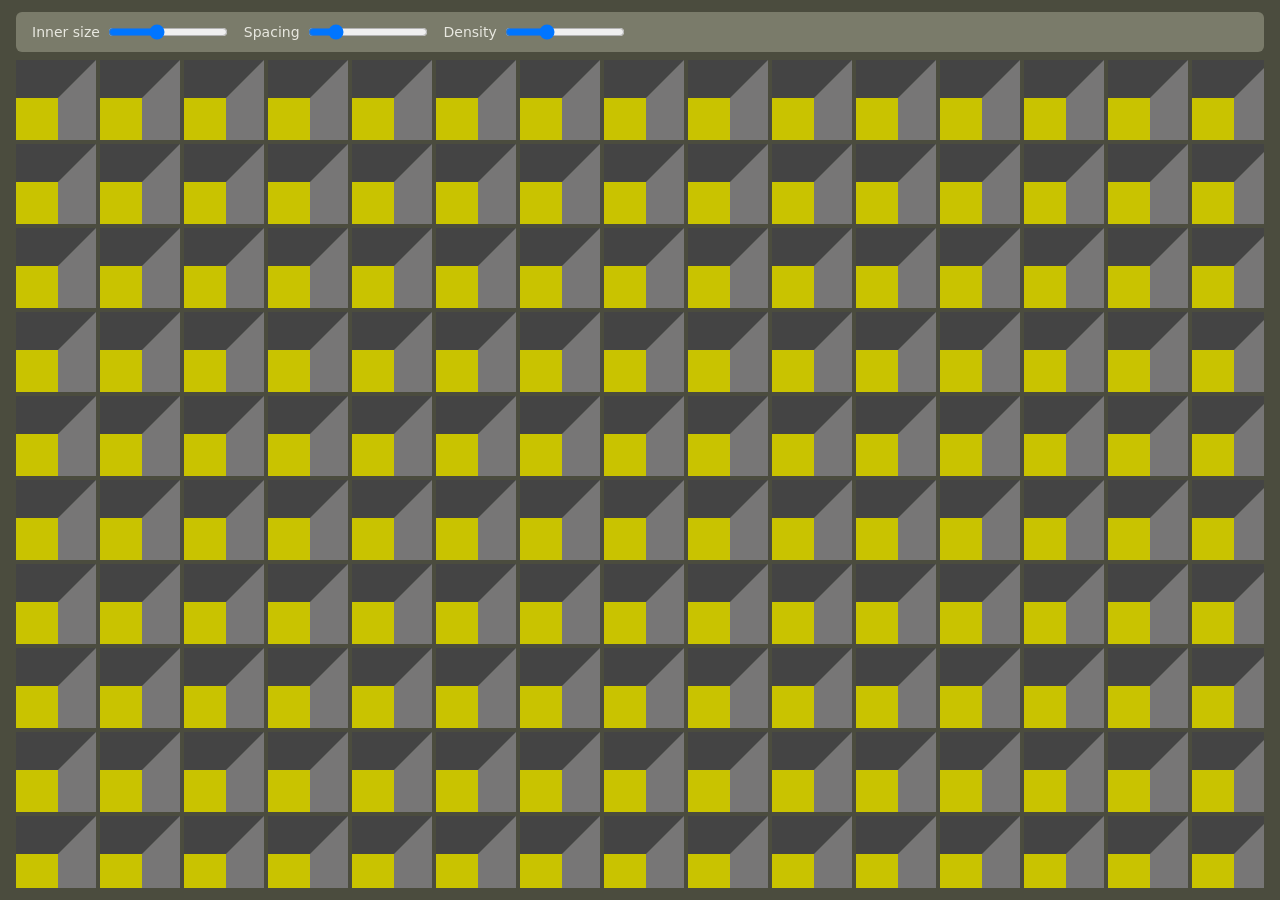
==== index.html @ 99de49c7 "feat: mouse-oriented 3D extrusion snapping to viewport quadrants The extrusion direction of each gri" ====
<!DOCTYPE html>
<html lang="en">
<head>
<meta charset="UTF-8">
<meta name="viewport" content="width=device-width, initial-scale=1.0">
<title>Geometric Texture Grid</title>
<style>
  * { margin: 0; padding: 0; box-sizing: border-box; }

  body {
    background: #e0e0e0;
    display: flex;
    justify-content: center;
    align-items: center;
    min-height: 100vh;
    font-family: system-ui, -apple-system, sans-serif;
    margin: 0;
    padding: 0;
  }

  .container {
    background: #4b4c3e;
    padding: 0.75rem 1rem;
    border-radius: 0;
    box-shadow: none;
    width: 100vw;
    height: 100vh;
    display: flex;
    flex-direction: column;
    overflow: hidden;
  }

  #grid {
    flex: 1;
    display: flex;
    min-height: 0;
  }

  svg {
    display: block;
    width: 100%;
    height: 100%;
  }

  .controls {
    margin-bottom: 0.5rem;
    display: flex;
    gap: 1rem;
    flex-wrap: wrap;
    align-items: center;
    flex-shrink: 0;
  }

  .controls {
    background: #7a7b6a;
    padding: 0.75rem 1rem;
    border-radius: 6px;
  }

  .controls label {
    display: flex;
    align-items: center;
    gap: 0.5rem;
    font-size: 0.875rem;
    color: #e8e8e0;
  }

  .controls input[type="range"] {
    width: 120px;
  }

  .controls input[type="color"] {
    width: 36px;
    height: 36px;
    border: 1px solid #ccc;
    border-radius: 4px;
    padding: 2px;
    cursor: pointer;
  }

</style>
</head>
<body>

<div class="container">
  <div class="controls">
    <label>
      Inner size
      <input type="range" id="innerSize" min="40" max="70" step="1" value="52">
    </label>
    <label>
      Spacing
      <input type="range" id="spacing" min="0" max="20" step="1" value="4">
    </label>
    <label>
      Density
      <input type="range" id="density" min="40" max="160" step="5" value="80">
    </label>
  </div>

  <div id="grid"></div>

</div>

<script>
  const innerInput = document.getElementById('innerSize');
  const spacingInput = document.getElementById('spacing');
  const densityInput = document.getElementById('density');
  const grid = document.getElementById('grid');

  let orientation = 'top-right';

  grid.addEventListener('mousemove', (e) => {
    const cx = window.innerWidth / 2;
    const cy = window.innerHeight / 2;
    const left = e.clientX < cx;
    const top = e.clientY < cy;

    if (top && !left) orientation = 'top-right';
    else if (top && left) orientation = 'top-left';
    else if (!top && !left) orientation = 'bottom-right';
    else if (!top && left) orientation = 'bottom-left';

    render();
  });

  grid.addEventListener('mouseleave', () => {
    render();
  });

  function render() {
    const innerPct = parseFloat(innerInput.value) / 100;
    const sp = parseFloat(spacingInput.value);
    const size = parseFloat(densityInput.value);

    const availW = grid.clientWidth || 800;
    const availH = grid.clientHeight || 600;

    const ins = Math.round(size * innerPct);
    const step = size + sp;
    const cols = Math.ceil(availW / step) + 1;
    const rows = Math.ceil(availH / step) + 1;

    let svg = `<svg viewBox="0 0 ${availW} ${availH}" xmlns="http://www.w3.org/2000/svg">`;
    svg += `<style>
      .g-fill-window { fill: #c9c300; }
      .g-fill-vert { fill: #444; }
      .g-fill-horiz { fill: #777676; }
    </style>`;

    for (let row = 0; row < rows; row++) {
      for (let col = 0; col < cols; col++) {
        const x = col * step;
        const y = row * step;

        let ix, iy;
        let panelA, panelAClass, panelB, panelBClass;

        switch (orientation) {
          case 'top-right':
            ix = x;
            iy = y + size - ins;
            panelA = `${ix},${iy} ${x},${y} ${x+size},${y} ${ix+ins},${iy}`;
            panelAClass = 'g-fill-vert';
            panelB = `${ix+ins},${iy} ${x+size},${y} ${x+size},${y+size} ${ix+ins},${iy+ins}`;
            panelBClass = 'g-fill-horiz';
            break;
          case 'top-left':
            ix = x + size - ins;
            iy = y + size - ins;
            panelA = `${ix},${iy} ${x},${y} ${x+size},${y} ${ix+ins},${iy}`;
            panelAClass = 'g-fill-vert';
            panelB = `${ix},${iy} ${x},${y} ${x},${y+size} ${ix},${iy+ins}`;
            panelBClass = 'g-fill-horiz';
            break;
          case 'bottom-right':
            ix = x;
            iy = y;
            panelA = `${ix},${iy+ins} ${x},${y+size} ${x+size},${y+size} ${ix+ins},${iy+ins}`;
            panelAClass = 'g-fill-vert';
            panelB = `${ix+ins},${iy} ${x+size},${y} ${x+size},${y+size} ${ix+ins},${iy+ins}`;
            panelBClass = 'g-fill-horiz';
            break;
          case 'bottom-left':
            ix = x + size - ins;
            iy = y;
            panelA = `${ix},${iy+ins} ${x},${y+size} ${x+size},${y+size} ${ix+ins},${iy+ins}`;
            panelAClass = 'g-fill-vert';
            panelB = `${ix},${iy} ${x},${y} ${x},${y+size} ${ix},${iy+ins}`;
            panelBClass = 'g-fill-horiz';
            break;
        }

        svg += `<rect class="g-fill-window" x="${ix}" y="${iy}" width="${ins}" height="${ins}"/>`;
        svg += `<polygon class="${panelAClass}" points="${panelA}"/>`;
        svg += `<polygon class="${panelBClass}" points="${panelB}"/>`;
      }
    }

    svg += '</svg>';
    grid.innerHTML = svg;
  }

  function rerender() { requestAnimationFrame(render); }

  [innerInput, spacingInput, densityInput].forEach(el =>
    el.addEventListener('input', render)
  );

  window.addEventListener('resize', rerender);
  render();
</script>

</body>
</html>
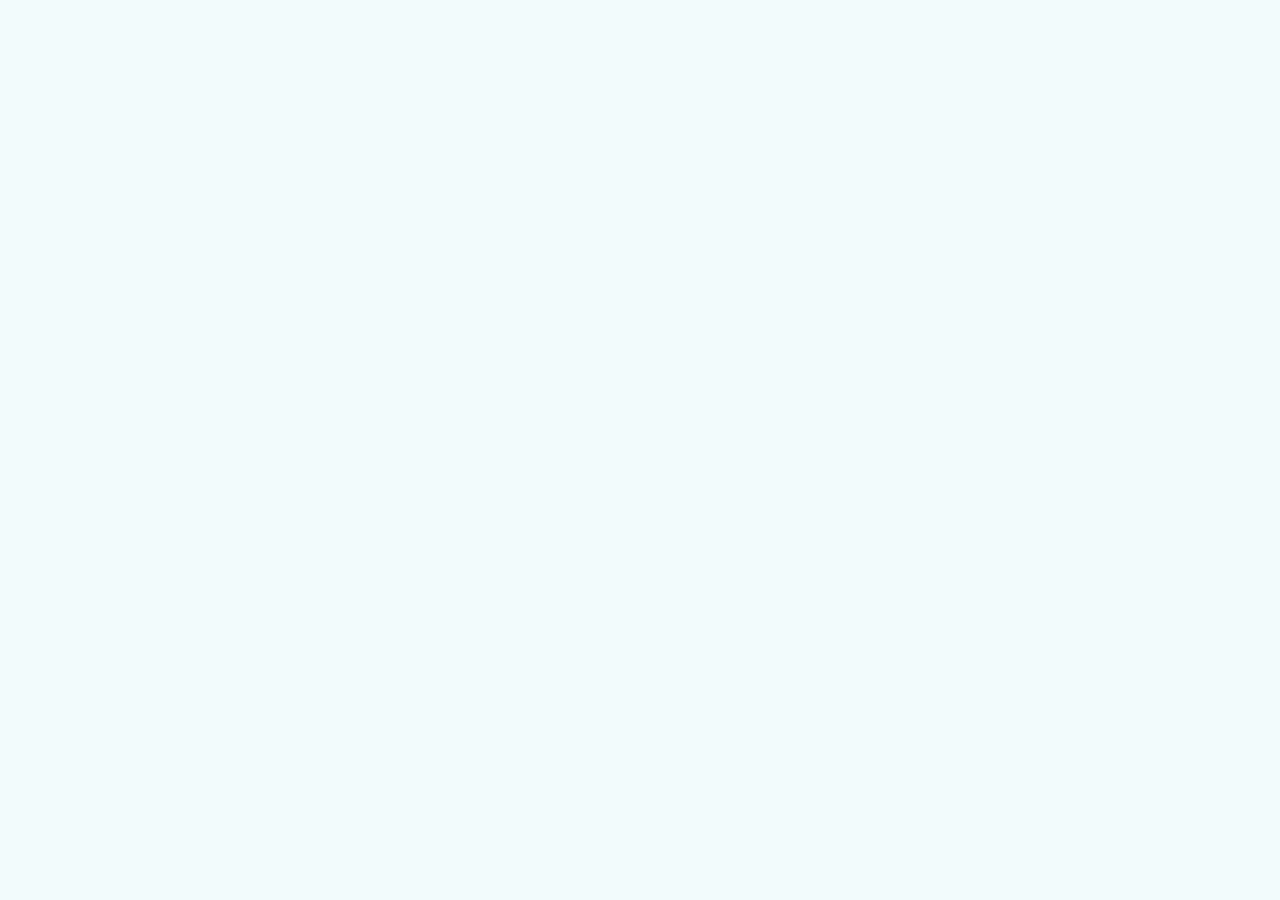
==== commit 6e0a13af: "Initial commit: portfolio site with physics-based home and SPA navigation" ====
--- a/index.html
+++ b/index.html
@@ -1,215 +1,47 @@
 <!DOCTYPE html>
-<html lang="en">
+<html lang="it">
 <head>
-<meta charset="UTF-8">
-<meta name="viewport" content="width=device-width, initial-scale=1.0">
-<title>Geometric Texture Grid</title>
-<style>
-  * { margin: 0; padding: 0; box-sizing: border-box; }
-
-  body {
-    background: #e0e0e0;
-    display: flex;
-    justify-content: center;
-    align-items: center;
-    min-height: 100vh;
-    font-family: system-ui, -apple-system, sans-serif;
-    margin: 0;
-    padding: 0;
-  }
-
-  .container {
-    background: #4b4c3e;
-    padding: 0.75rem 1rem;
-    border-radius: 0;
-    box-shadow: none;
-    width: 100vw;
-    height: 100vh;
-    display: flex;
-    flex-direction: column;
-    overflow: hidden;
-  }
-
-  #grid {
-    flex: 1;
-    display: flex;
-    min-height: 0;
-  }
-
-  svg {
-    display: block;
-    width: 100%;
-    height: 100%;
-  }
-
-  .controls {
-    margin-bottom: 0.5rem;
-    display: flex;
-    gap: 1rem;
-    flex-wrap: wrap;
-    align-items: center;
-    flex-shrink: 0;
-  }
-
-  .controls {
-    background: #7a7b6a;
-    padding: 0.75rem 1rem;
-    border-radius: 6px;
-  }
-
-  .controls label {
-    display: flex;
-    align-items: center;
-    gap: 0.5rem;
-    font-size: 0.875rem;
-    color: #e8e8e0;
-  }
-
-  .controls input[type="range"] {
-    width: 120px;
-  }
-
-  .controls input[type="color"] {
-    width: 36px;
-    height: 36px;
-    border: 1px solid #ccc;
-    border-radius: 4px;
-    padding: 2px;
-    cursor: pointer;
-  }
-
-</style>
+  <meta charset="UTF-8">
+  <meta name="viewport" content="width=device-width, initial-scale=1.0">
+  <title>portfolio — samuele chiusa</title>
+  <link rel="stylesheet" href="https://use.typekit.net/jit0hru.css">
+  <link rel="stylesheet" href="css/design-system.css">
+  <link rel="stylesheet" href="css/home.css">
 </head>
 <body>
+  <div id="app">
+    <div id="home-view" class="view active">
+      <div id="home-center">
+        <h1 id="home-title" class="home-title">la mia home</h1>
+        <p id="home-subtitle" class="home-subtitle">di samuele chiusa</p>
+      </div>
+      <div id="physics-container"></div>
+    </div>
 
-<div class="container">
-  <div class="controls">
-    <label>
-      Inner size
-      <input type="range" id="innerSize" min="40" max="70" step="1" value="52">
-    </label>
-    <label>
-      Spacing
-      <input type="range" id="spacing" min="0" max="20" step="1" value="4">
-    </label>
-    <label>
-      Density
-      <input type="range" id="density" min="40" max="160" step="5" value="80">
-    </label>
+    <div id="detail-view" class="view">
+      <div id="detail-content">
+        <div id="preview-container">
+          <div id="preview-frame" class="preview-frame">
+            <iframe id="preview-iframe"></iframe>
+            <div id="preview-badge" class="preview-badge">clicca per esplorare</div>
+          </div>
+        </div>
+        <div id="project-info">
+          <h2 id="project-title" class="project-title"></h2>
+          <p id="project-description" class="project-description"></p>
+        </div>
+      </div>
+      <div id="mini-logo" class="mini-logo"></div>
+    </div>
+
+    <div id="fullscreen-overlay" class="fullscreen-overlay">
+      <iframe id="fullscreen-iframe"></iframe>
+    </div>
   </div>
 
-  <div id="grid"></div>
-
-</div>
-
-<script>
-  const innerInput = document.getElementById('innerSize');
-  const spacingInput = document.getElementById('spacing');
-  const densityInput = document.getElementById('density');
-  const grid = document.getElementById('grid');
-
-  let orientation = 'top-right';
-
-  grid.addEventListener('mousemove', (e) => {
-    const cx = window.innerWidth / 2;
-    const cy = window.innerHeight / 2;
-    const left = e.clientX < cx;
-    const top = e.clientY < cy;
-
-    if (top && !left) orientation = 'top-right';
-    else if (top && left) orientation = 'top-left';
-    else if (!top && !left) orientation = 'bottom-right';
-    else if (!top && left) orientation = 'bottom-left';
-
-    render();
-  });
-
-  grid.addEventListener('mouseleave', () => {
-    render();
-  });
-
-  function render() {
-    const innerPct = parseFloat(innerInput.value) / 100;
-    const sp = parseFloat(spacingInput.value);
-    const size = parseFloat(densityInput.value);
-
-    const availW = grid.clientWidth || 800;
-    const availH = grid.clientHeight || 600;
-
-    const ins = Math.round(size * innerPct);
-    const step = size + sp;
-    const cols = Math.ceil(availW / step) + 1;
-    const rows = Math.ceil(availH / step) + 1;
-
-    let svg = `<svg viewBox="0 0 ${availW} ${availH}" xmlns="http://www.w3.org/2000/svg">`;
-    svg += `<style>
-      .g-fill-window { fill: #c9c300; }
-      .g-fill-vert { fill: #444; }
-      .g-fill-horiz { fill: #777676; }
-    </style>`;
-
-    for (let row = 0; row < rows; row++) {
-      for (let col = 0; col < cols; col++) {
-        const x = col * step;
-        const y = row * step;
-
-        let ix, iy;
-        let panelA, panelAClass, panelB, panelBClass;
-
-        switch (orientation) {
-          case 'top-right':
-            ix = x;
-            iy = y + size - ins;
-            panelA = `${ix},${iy} ${x},${y} ${x+size},${y} ${ix+ins},${iy}`;
-            panelAClass = 'g-fill-vert';
-            panelB = `${ix+ins},${iy} ${x+size},${y} ${x+size},${y+size} ${ix+ins},${iy+ins}`;
-            panelBClass = 'g-fill-horiz';
-            break;
-          case 'top-left':
-            ix = x + size - ins;
-            iy = y + size - ins;
-            panelA = `${ix},${iy} ${x},${y} ${x+size},${y} ${ix+ins},${iy}`;
-            panelAClass = 'g-fill-vert';
-            panelB = `${ix},${iy} ${x},${y} ${x},${y+size} ${ix},${iy+ins}`;
-            panelBClass = 'g-fill-horiz';
-            break;
-          case 'bottom-right':
-            ix = x;
-            iy = y;
-            panelA = `${ix},${iy+ins} ${x},${y+size} ${x+size},${y+size} ${ix+ins},${iy+ins}`;
-            panelAClass = 'g-fill-vert';
-            panelB = `${ix+ins},${iy} ${x+size},${y} ${x+size},${y+size} ${ix+ins},${iy+ins}`;
-            panelBClass = 'g-fill-horiz';
-            break;
-          case 'bottom-left':
-            ix = x + size - ins;
-            iy = y;
-            panelA = `${ix},${iy+ins} ${x},${y+size} ${x+size},${y+size} ${ix+ins},${iy+ins}`;
-            panelAClass = 'g-fill-vert';
-            panelB = `${ix},${iy} ${x},${y} ${x},${y+size} ${ix},${iy+ins}`;
-            panelBClass = 'g-fill-horiz';
-            break;
-        }
-
-        svg += `<rect class="g-fill-window" x="${ix}" y="${iy}" width="${ins}" height="${ins}"/>`;
-        svg += `<polygon class="${panelAClass}" points="${panelA}"/>`;
-        svg += `<polygon class="${panelBClass}" points="${panelB}"/>`;
-      }
-    }
-
-    svg += '</svg>';
-    grid.innerHTML = svg;
-  }
-
-  function rerender() { requestAnimationFrame(render); }
-
-  [innerInput, spacingInput, densityInput].forEach(el =>
-    el.addEventListener('input', render)
-  );
-
-  window.addEventListener('resize', rerender);
-  render();
-</script>
-
+  <script src="https://cdnjs.cloudflare.com/ajax/libs/matter-js/0.19.0/matter.min.js"></script>
+  <script src="js/physics.js"></script>
+  <script src="js/data.js"></script>
+  <script src="js/app.js"></script>
 </body>
 </html>
--- a/css/design-system.css
+++ b/css/design-system.css
@@ -0,0 +1,54 @@
+*, *::before, *::after {
+  margin: 0;
+  padding: 0;
+  box-sizing: border-box;
+}
+
+:root {
+  --color-bg: #f2fbfc;
+  --color-text: #232323;
+  --color-hover: #b70000;
+  --color-active: #232323;
+
+  --font-primary: "snaga-unicase-display", sans-serif;
+  --weight-semibold: 600;
+  --weight-light: 300;
+
+  --text-title: clamp(3rem, 8vw, 7.2rem);
+  --text-title-open: clamp(5rem, 15vw, 14rem);
+  --text-subtitle: clamp(1.2rem, 3vw, 2.8rem);
+  --text-project-name: 1rem;
+
+  --svg-size: clamp(80px, 10vw, 140px);
+  --svg-size-mini: 48px;
+  --safe-radius: 200px;
+
+  --transition-default: 0.3s ease;
+}
+
+html, body {
+  height: 100%;
+  overflow: hidden;
+}
+
+body {
+  font-family: var(--font-primary);
+  background: var(--color-bg);
+  color: var(--color-text);
+  -webkit-font-smoothing: antialiased;
+}
+
+@keyframes fadeIn {
+  from { opacity: 0; }
+  to   { opacity: 1; }
+}
+
+@keyframes fadeOut {
+  from { opacity: 1; }
+  to   { opacity: 0; }
+}
+
+@keyframes scaleIn {
+  from { transform: scale(0); }
+  to   { transform: scale(1); }
+}
--- a/css/home.css
+++ b/css/home.css
@@ -0,0 +1,259 @@
+#app {
+  position: relative;
+  width: 100%;
+  height: 100vh;
+  overflow: hidden;
+}
+
+.view {
+  position: absolute;
+  inset: 0;
+  opacity: 0;
+  pointer-events: none;
+  transition: opacity 0.5s ease;
+}
+
+.view.active {
+  opacity: 1;
+  pointer-events: auto;
+}
+
+#home-view {
+  display: flex;
+  align-items: center;
+  justify-content: center;
+}
+
+#home-center {
+  position: relative;
+  z-index: 10;
+  display: flex;
+  flex-direction: column;
+  align-items: center;
+  text-align: center;
+}
+
+.home-title {
+  display: inline-block;
+  width: fit-content;
+  max-width: fit-content;
+  font-family: var(--font-primary);
+  font-weight: var(--weight-semibold);
+  font-size: var(--text-title);
+  color: var(--color-text);
+  cursor: pointer;
+  transition:
+    color var(--transition-default),
+    font-size 0.9s cubic-bezier(0.4, 0, 0.2, 1),
+    opacity 1s ease,
+    transform 1s cubic-bezier(0.4, 0, 0.2, 1);
+  user-select: none;
+  opacity: 0;
+  transform: translateY(30px);
+}
+
+.home-title.is-visible {
+  opacity: 1;
+  transform: translateY(0);
+}
+
+.home-title:hover {
+  color: var(--color-hover);
+}
+
+.home-title:active {
+  color: var(--color-active);
+}
+
+.home-title.is-open {
+  font-size: var(--text-title-open);
+  white-space: nowrap;
+}
+
+.home-title.is-open:hover {
+  color: rgba(35, 35, 35, 0.6);
+}
+
+.home-subtitle {
+  display: inline-block;
+  font-family: var(--font-primary);
+  font-weight: var(--weight-light);
+  font-size: var(--text-subtitle);
+  color: var(--color-text);
+  margin-top: 0.5rem;
+  transition:
+    opacity 0.7s ease,
+    transform 0.7s cubic-bezier(0.4, 0, 0.2, 1),
+    max-height 0.7s ease,
+    margin 0.7s ease;
+  opacity: 0;
+  transform: translateY(20px);
+  max-height: 4rem;
+  overflow: hidden;
+}
+
+.home-subtitle.is-visible {
+  opacity: 1;
+  transform: translateY(0);
+}
+
+.home-subtitle.is-hidden {
+  opacity: 0;
+  transform: translateY(-15px);
+  max-height: 0;
+  margin-top: 0;
+}
+
+#physics-container {
+  position: absolute;
+  inset: 0;
+  z-index: 5;
+}
+
+.svg-shape {
+  cursor: pointer;
+  opacity: 0;
+  transition: opacity 0.8s ease;
+}
+
+.svg-shape.is-visible {
+  opacity: 1;
+}
+
+#detail-view {
+  display: flex;
+  align-items: flex-start;
+  justify-content: center;
+  padding: 2rem;
+  overflow-y: auto;
+}
+
+#detail-content {
+  max-width: 800px;
+  width: 100%;
+  margin-top: 2rem;
+}
+
+#project-info {
+  padding-bottom: 4rem;
+}
+
+.preview-frame {
+  position: relative;
+  width: 100%;
+  aspect-ratio: 16 / 9;
+  border-radius: 8px;
+  overflow: hidden;
+  cursor: pointer;
+  transition: transform 0.3s ease;
+}
+
+.preview-frame:hover {
+  transform: scale(1.02);
+}
+
+.preview-frame iframe {
+  width: 100%;
+  height: 100%;
+  border: none;
+  pointer-events: none;
+}
+
+.preview-badge {
+  position: absolute;
+  inset: 0;
+  display: flex;
+  align-items: center;
+  justify-content: center;
+  background: rgba(0, 0, 0, 0.3);
+  color: #fff;
+  font-family: var(--font-primary);
+  font-weight: var(--weight-light);
+  font-size: 1.2rem;
+  opacity: 0;
+  transition: opacity 0.3s ease;
+  pointer-events: none;
+}
+
+.preview-frame:hover .preview-badge {
+  opacity: 1;
+}
+
+.project-title {
+  font-family: var(--font-primary);
+  font-weight: var(--weight-semibold);
+  font-size: 2rem;
+  margin: 1.5rem 0 0.5rem;
+  color: var(--color-text);
+}
+
+.project-description {
+  font-family: var(--font-primary);
+  font-weight: var(--weight-light);
+  font-size: 1rem;
+  color: var(--color-text);
+  line-height: 1.6;
+}
+
+.mini-logo {
+  position: fixed;
+  top: 1.5rem;
+  right: 1.5rem;
+  width: 48px;
+  height: 48px;
+  cursor: pointer;
+  z-index: 300;
+  transition: transform 0.3s ease;
+}
+
+.mini-logo:hover {
+  transform: scale(1.08);
+}
+
+.mini-logo svg {
+  width: 100%;
+  height: 100%;
+  display: block;
+}
+
+.fullscreen-overlay {
+  position: fixed;
+  inset: 0;
+  z-index: 200;
+  background: #000;
+  opacity: 0;
+  pointer-events: none;
+  transition: opacity 0.4s ease;
+}
+
+.fullscreen-overlay.active {
+  opacity: 1;
+  pointer-events: auto;
+}
+
+.fullscreen-overlay iframe {
+  width: 100%;
+  height: 100%;
+  border: none;
+}
+
+@media (max-width: 600px) {
+  #detail-content {
+    padding-top: 4rem;
+  }
+
+  .preview-frame {
+    aspect-ratio: 4 / 3;
+  }
+
+  .project-title {
+    font-size: 1.4rem;
+  }
+
+  .mini-logo {
+    top: 0.75rem;
+    right: 0.75rem;
+    width: 36px;
+    height: 36px;
+  }
+}
